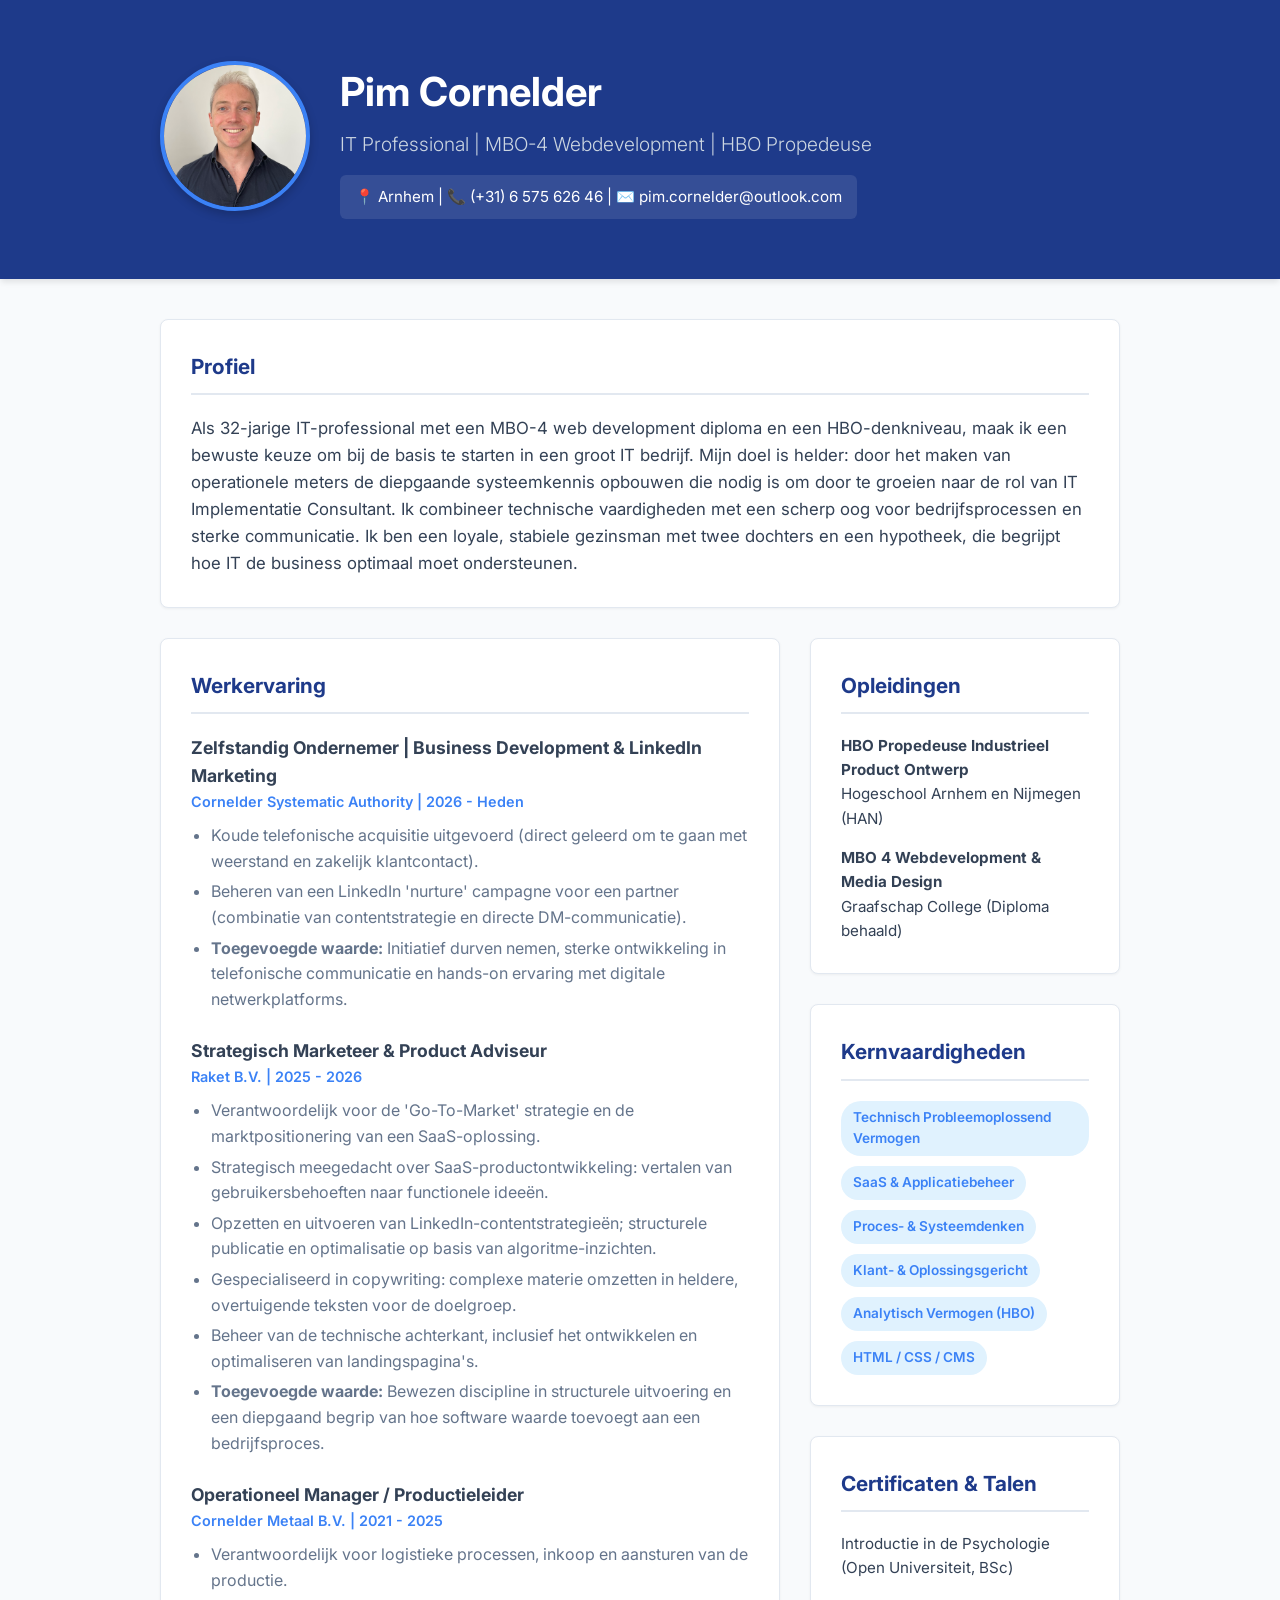
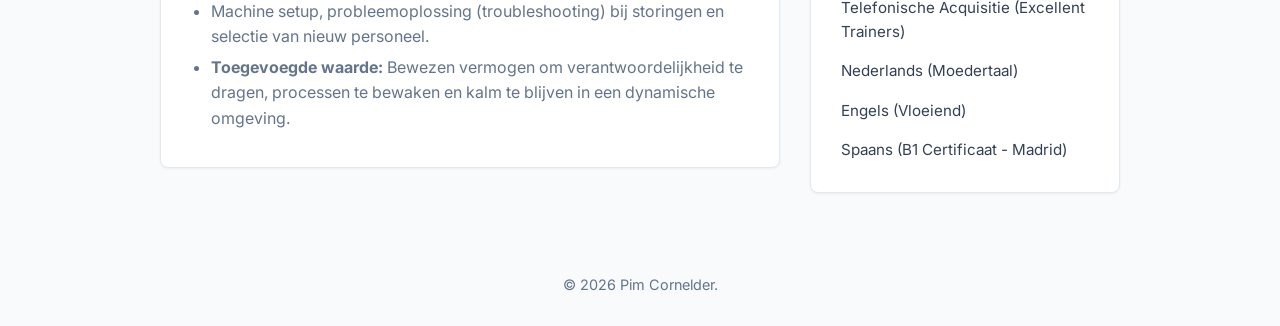
==== index.html @ f48ecd58 "Revise profile and skills in index.html Updated profile description and core skills section." ====
<!DOCTYPE html>
<html lang="nl">
<head>
    <meta charset="UTF-8">
    <meta name="viewport" content="width=device-width, initial-scale=1.0">
    <title>Pim Cornelder | IT Support Professional</title>
    <link rel="stylesheet" href="style.css">
    <link href="https://fonts.googleapis.com/css2?family=Inter:wght@300;400;600;700&display=swap" rel="stylesheet">
</head>
<body>

    <header class="hero">
        <div class="container hero-content">
            <div class="profile-image-container">
                <img src="./pim-profiel.png" alt="Pim Cornelder" class="profile-image" onerror="this.src='https://via.placeholder.com/150'">
            </div>
            <div class="hero-text">
                <h1>Pim Cornelder</h1>
                <h2>IT Professional | MBO-4 Webdevelopment | HBO Propedeuse</h2>
                <div class="contact-info">
                    <p>📍 Arnhem | 📞 (+31) 6 575 626 46 | ✉️ pim.cornelder@outlook.com</p>
                </div>
            </div>
        </div>
    </header>

    <main class="container">
        
        <section class="card profile-section">
            <h3>Profiel</h3>
            <p>Als 32-jarige IT-professional met een MBO-4 web development diploma en een HBO-denkniveau, maak ik een bewuste keuze om bij de basis te starten in een groot IT bedrijf. Mijn doel is helder: door het maken van operationele meters de diepgaande systeemkennis opbouwen die nodig is om door te groeien naar de rol van IT Implementatie Consultant. Ik combineer technische vaardigheden met een scherp oog voor bedrijfsprocessen en sterke communicatie. Ik ben een loyale, stabiele gezinsman met twee dochters en een hypotheek, die begrijpt hoe IT de business optimaal moet ondersteunen.</p>
        </section>

        <section class="grid-layout">
            <div class="main-column">
                
                <section class="card">
                    <h3>Werkervaring</h3>
                    
                    <div class="job">
                        <h4>Zelfstandig Ondernemer | Business Development & LinkedIn Marketing</h4>
                        <span class="company">Cornelder Systematic Authority | 2026 - Heden</span>
                        <ul>
                            <li>Koude telefonische acquisitie uitgevoerd (direct geleerd om te gaan met weerstand en zakelijk klantcontact).</li>
                            <li>Beheren van een LinkedIn 'nurture' campagne voor een partner (combinatie van contentstrategie en directe DM-communicatie).</li>
                            <li><strong>Toegevoegde waarde:</strong> Initiatief durven nemen, sterke ontwikkeling in telefonische communicatie en hands-on ervaring met digitale netwerkplatforms.</li>
                        </ul>
                    </div>

                    <div class="job">
                        <h4>Strategisch Marketeer & Product Adviseur</h4>
                        <span class="company">Raket B.V. | 2025 - 2026</span>
                        <ul>
                            <li>Verantwoordelijk voor de 'Go-To-Market' strategie en de marktpositionering van een SaaS-oplossing.</li>
                            <li>Strategisch meegedacht over SaaS-productontwikkeling: vertalen van gebruikersbehoeften naar functionele ideeën.</li>
                            <li>Opzetten en uitvoeren van LinkedIn-contentstrategieën; structurele publicatie en optimalisatie op basis van algoritme-inzichten.</li>
                            <li>Gespecialiseerd in copywriting: complexe materie omzetten in heldere, overtuigende teksten voor de doelgroep.</li>
                            <li>Beheer van de technische achterkant, inclusief het ontwikkelen en optimaliseren van landingspagina's.</li>
                            <li><strong>Toegevoegde waarde:</strong> Bewezen discipline in structurele uitvoering en een diepgaand begrip van hoe software waarde toevoegt aan een bedrijfsproces.</li>
                        </ul>
                    </div>

                    <div class="job">
                        <h4>Operationeel Manager / Productieleider</h4>
                        <span class="company">Cornelder Metaal B.V. | 2021 - 2025</span>
                        <ul>
                            <li>Verantwoordelijk voor logistieke processen, inkoop en aansturen van de productie.</li>
                            <li>Machine setup, probleemoplossing (troubleshooting) bij storingen en selectie van nieuw personeel.</li>
                            <li><strong>Toegevoegde waarde:</strong> Bewezen vermogen om verantwoordelijkheid te dragen, processen te bewaken en kalm te blijven in een dynamische omgeving.</li>
                        </ul>
                    </div>
                </section>

            </div>

            <div class="sidebar">
                
                <section class="card">
                    <h3>Opleidingen</h3>
                    <ul class="education-list">
                        <li>
                            <strong>HBO Propedeuse Industrieel Product Ontwerp</strong>
                            <br>Hogeschool Arnhem en Nijmegen (HAN)
                        </li>
                        <li>
                            <strong>MBO 4 Webdevelopment & Media Design</strong>
                            <br>Graafschap College (Diploma behaald)
                        </li>
                    </ul>
                </section>

                <section class="card">
                    <h3>Kernvaardigheden</h3>
                        <div class="skills-tags">
                            <span class="tag">Technisch Probleemoplossend Vermogen</span>
                            <span class="tag">SaaS & Applicatiebeheer</span>
                            <span class="tag">Proces- & Systeemdenken</span>
                            <span class="tag">Klant- & Oplossingsgericht</span>
                            <span class="tag">Analytisch Vermogen (HBO)</span>
                            <span class="tag">HTML / CSS / CMS</span>
                        </div>
                </section>

                <section class="card">
                    <h3>Certificaten & Talen</h3>
                    <ul class="education-list">
                        <li>Introductie in de Psychologie (Open Universiteit, BSc)</li>
                        <li>Telefonische Acquisitie (Excellent Trainers)</li>
                        <li>Nederlands (Moedertaal)</li>
                        <li>Engels (Vloeiend)</li>
                        <li>Spaans (B1 Certificaat - Madrid)</li>
                    </ul>
                </section>

            </div>
        </section>

    </main>

    <footer>
        <p>&copy; 2026 Pim Cornelder.</p>
    </footer>

</body>
</html>
---- style.css ----
/* Basis Reset & Variabelen */
* {
    margin: 0;
    padding: 0;
    box-sizing: border-box;
}

:root {
    --primary-color: #1e3a8a; /* Zakelijk, betrouwbaar donkerblauw */
    --secondary-color: #3b82f6; /* Fris blauw voor accenten */
    --text-dark: #334155;
    --text-light: #64748b;
    --bg-light: #f8fafc;
    --white: #ffffff;
    --border-color: #e2e8f0;
}

body {
    font-family: 'Inter', sans-serif;
    background-color: var(--bg-light);
    color: var(--text-dark);
    line-height: 1.6;
}

.container {
    max-width: 1000px;
    margin: 0 auto;
    padding: 0 20px;
}

/* Header / Hero Sectie */
.hero {
    background-color: var(--primary-color);
    color: var(--white);
    padding: 60px 0;
    margin-bottom: 40px;
    box-shadow: 0 4px 6px -1px rgba(0, 0, 0, 0.1);
}

.hero-content {
    display: flex;
    align-items: center;
    gap: 30px;
}

.profile-image {
    width: 150px;
    height: 150px;
    border-radius: 50%;
    object-fit: cover;
    border: 4px solid var(--secondary-color);
    box-shadow: 0 4px 10px rgba(0,0,0,0.2);
}

.hero-text h1 {
    font-size: 2.5rem;
    font-weight: 700;
    margin-bottom: 5px;
}

.hero-text h2 {
    font-size: 1.2rem;
    font-weight: 300;
    color: #cbd5e1;
    margin-bottom: 15px;
}

.contact-info {
    font-size: 0.95rem;
    background: rgba(255, 255, 255, 0.1);
    padding: 10px 15px;
    border-radius: 6px;
    display: inline-block;
}

/* Layout System */
.grid-layout {
    display: grid;
    grid-template-columns: 2fr 1fr;
    gap: 30px;
}

/* Cards */
.card {
    background: var(--white);
    border-radius: 8px;
    padding: 30px;
    margin-bottom: 30px;
    box-shadow: 0 1px 3px rgba(0,0,0,0.05);
    border: 1px solid var(--border-color);
}

.card h3 {
    color: var(--primary-color);
    font-size: 1.3rem;
    margin-bottom: 20px;
    padding-bottom: 10px;
    border-bottom: 2px solid var(--border-color);
}

.profile-section p {
    font-size: 1.05rem;
    color: var(--text-dark);
}

/* Job Styling */
.job {
    margin-bottom: 25px;
}

.job:last-child {
    margin-bottom: 0;
}

.job h4 {
    font-size: 1.1rem;
    color: var(--text-dark);
}

.job .company {
    display: block;
    font-size: 0.9rem;
    color: var(--secondary-color);
    font-weight: 600;
    margin-bottom: 10px;
}

.job ul {
    list-style-type: disc;
    padding-left: 20px;
    color: var(--text-light);
}

.job ul li {
    margin-bottom: 5px;
}

/* Sidebar Lists */
.education-list {
    list-style: none;
    padding: 0;
}

.education-list li {
    margin-bottom: 15px;
    font-size: 0.95rem;
    color: var(--text-dark);
}

.education-list li:last-child {
    margin-bottom: 0;
}

/* Skills Tags */
.skills-tags {
    display: flex;
    flex-wrap: wrap;
    gap: 10px;
}

.tag {
    background-color: #e0f2fe;
    color: var(--secondary-color);
    padding: 6px 12px;
    border-radius: 20px;
    font-size: 0.85rem;
    font-weight: 600;
}

/* Footer */
footer {
    text-align: center;
    padding: 30px 0;
    color: var(--text-light);
    font-size: 0.9rem;
    margin-top: 20px;
}

/* Responsive Design voor Mobiel */
@media (max-width: 768px) {
    .grid-layout {
        grid-template-columns: 1fr;
    }
    
    .hero-content {
        flex-direction: column;
        text-align: center;
    }
}
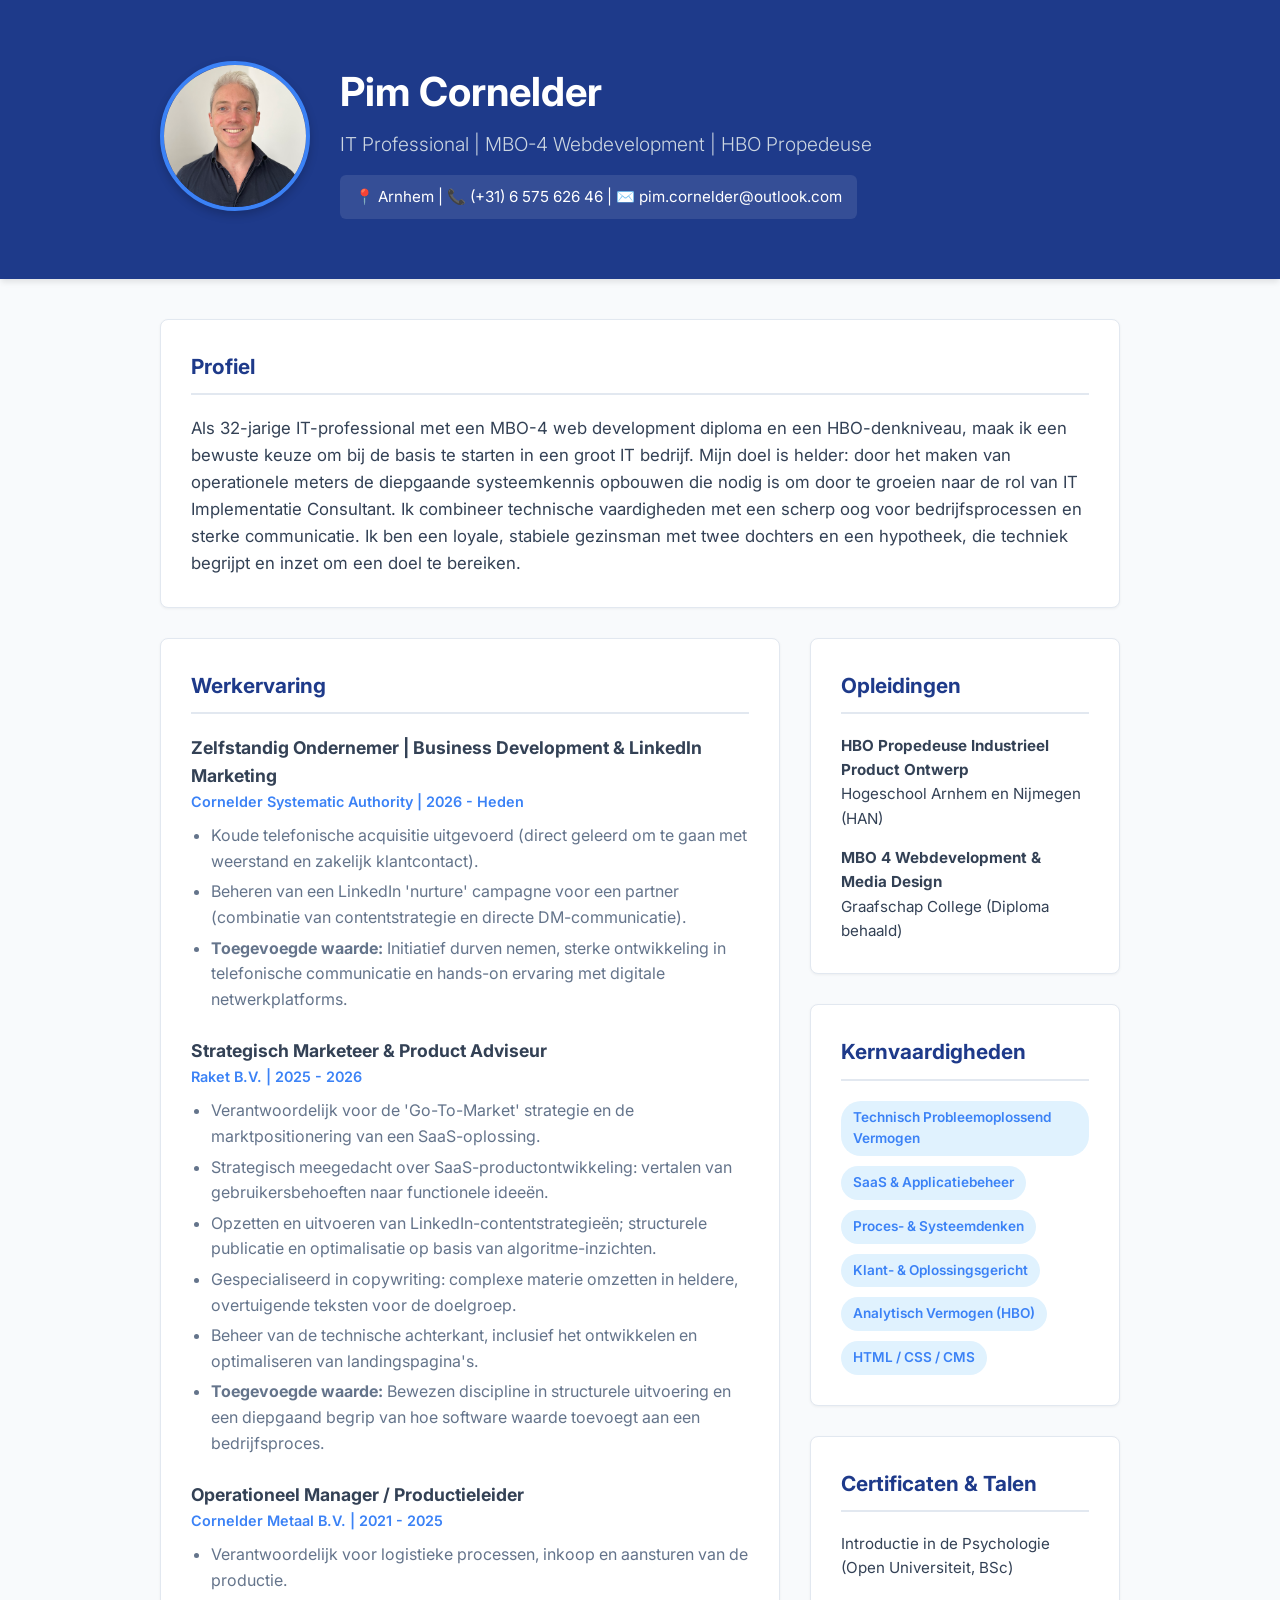
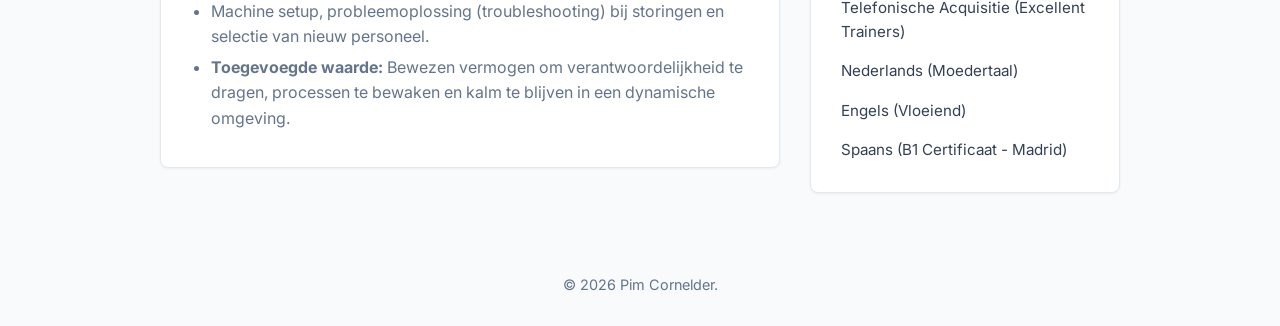
==== commit d3214a27: "Update profile description in index.html" ====
--- a/index.html
+++ b/index.html
@@ -28,7 +28,7 @@
         
         <section class="card profile-section">
             <h3>Profiel</h3>
-            <p>Als 32-jarige IT-professional met een MBO-4 web development diploma en een HBO-denkniveau, maak ik een bewuste keuze om bij de basis te starten in een groot IT bedrijf. Mijn doel is helder: door het maken van operationele meters de diepgaande systeemkennis opbouwen die nodig is om door te groeien naar de rol van IT Implementatie Consultant. Ik combineer technische vaardigheden met een scherp oog voor bedrijfsprocessen en sterke communicatie. Ik ben een loyale, stabiele gezinsman met twee dochters en een hypotheek, die begrijpt hoe IT de business optimaal moet ondersteunen.</p>
+            <p>Als 32-jarige IT-professional met een MBO-4 web development diploma en een HBO-denkniveau, maak ik een bewuste keuze om bij de basis te starten in een groot IT bedrijf. Mijn doel is helder: door het maken van operationele meters de diepgaande systeemkennis opbouwen die nodig is om door te groeien naar de rol van IT Implementatie Consultant. Ik combineer technische vaardigheden met een scherp oog voor bedrijfsprocessen en sterke communicatie. Ik ben een loyale, stabiele gezinsman met twee dochters en een hypotheek, die techniek begrijpt en inzet om een doel te bereiken.</p>
         </section>
 
         <section class="grid-layout">
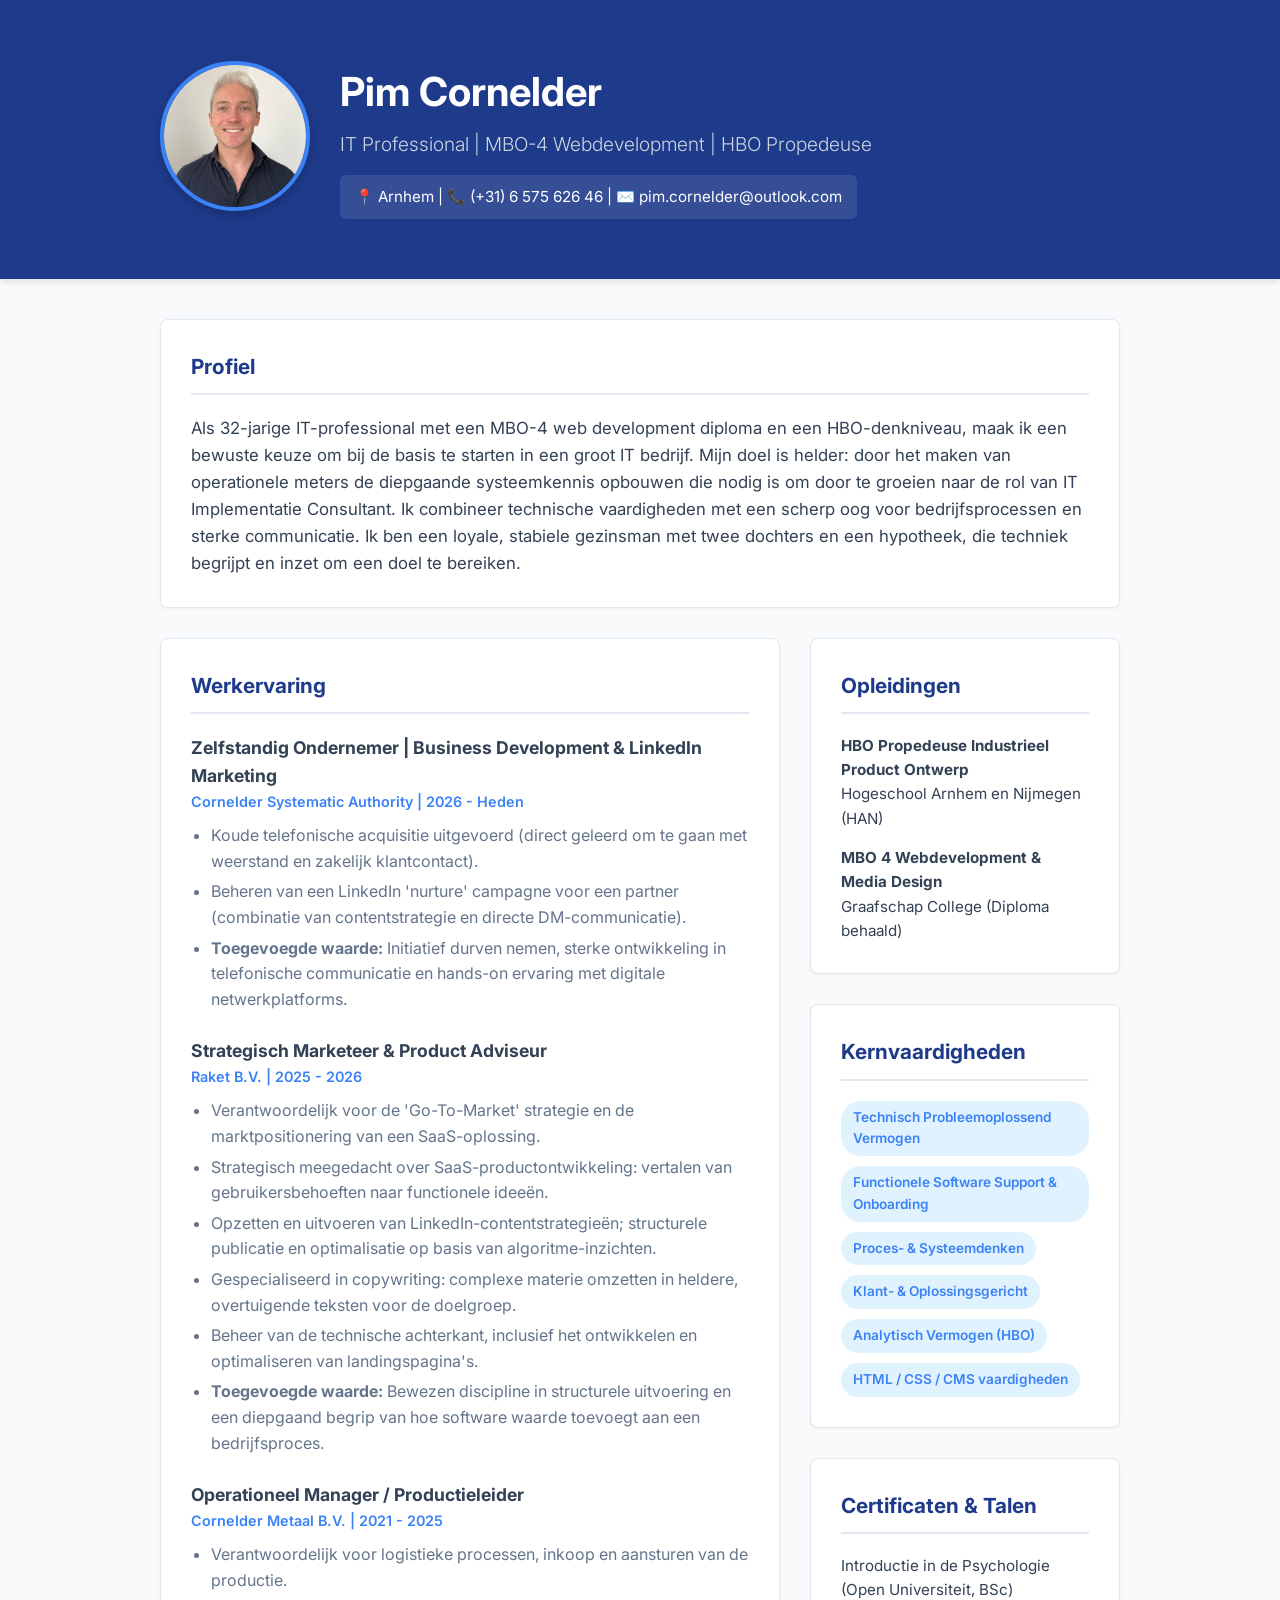
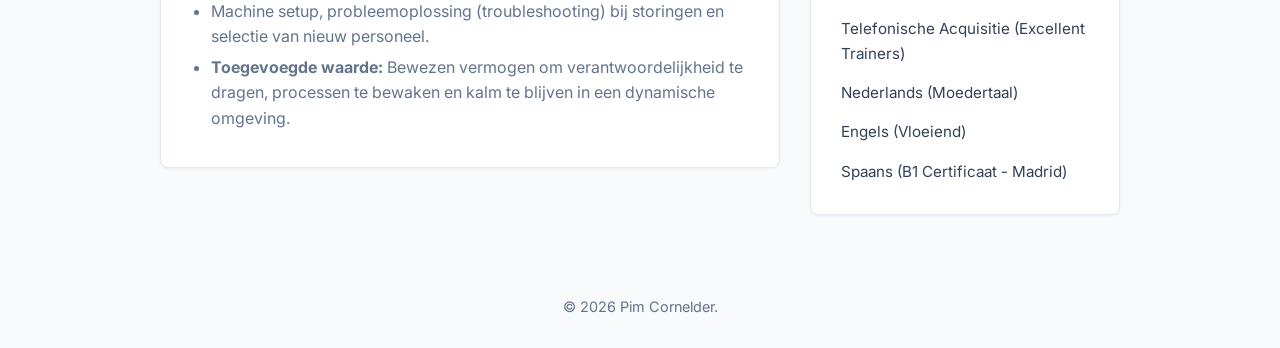
==== commit 281dd495: "Update skill tags in index.html" ====
--- a/index.html
+++ b/index.html
@@ -93,11 +93,11 @@
                     <h3>Kernvaardigheden</h3>
                         <div class="skills-tags">
                             <span class="tag">Technisch Probleemoplossend Vermogen</span>
-                            <span class="tag">SaaS & Applicatiebeheer</span>
+                            <span class="tag">Functionele Software Support & Onboarding</span>
                             <span class="tag">Proces- & Systeemdenken</span>
                             <span class="tag">Klant- & Oplossingsgericht</span>
                             <span class="tag">Analytisch Vermogen (HBO)</span>
-                            <span class="tag">HTML / CSS / CMS</span>
+                            <span class="tag">HTML / CSS / CMS vaardigheden</span>
                         </div>
                 </section>
 
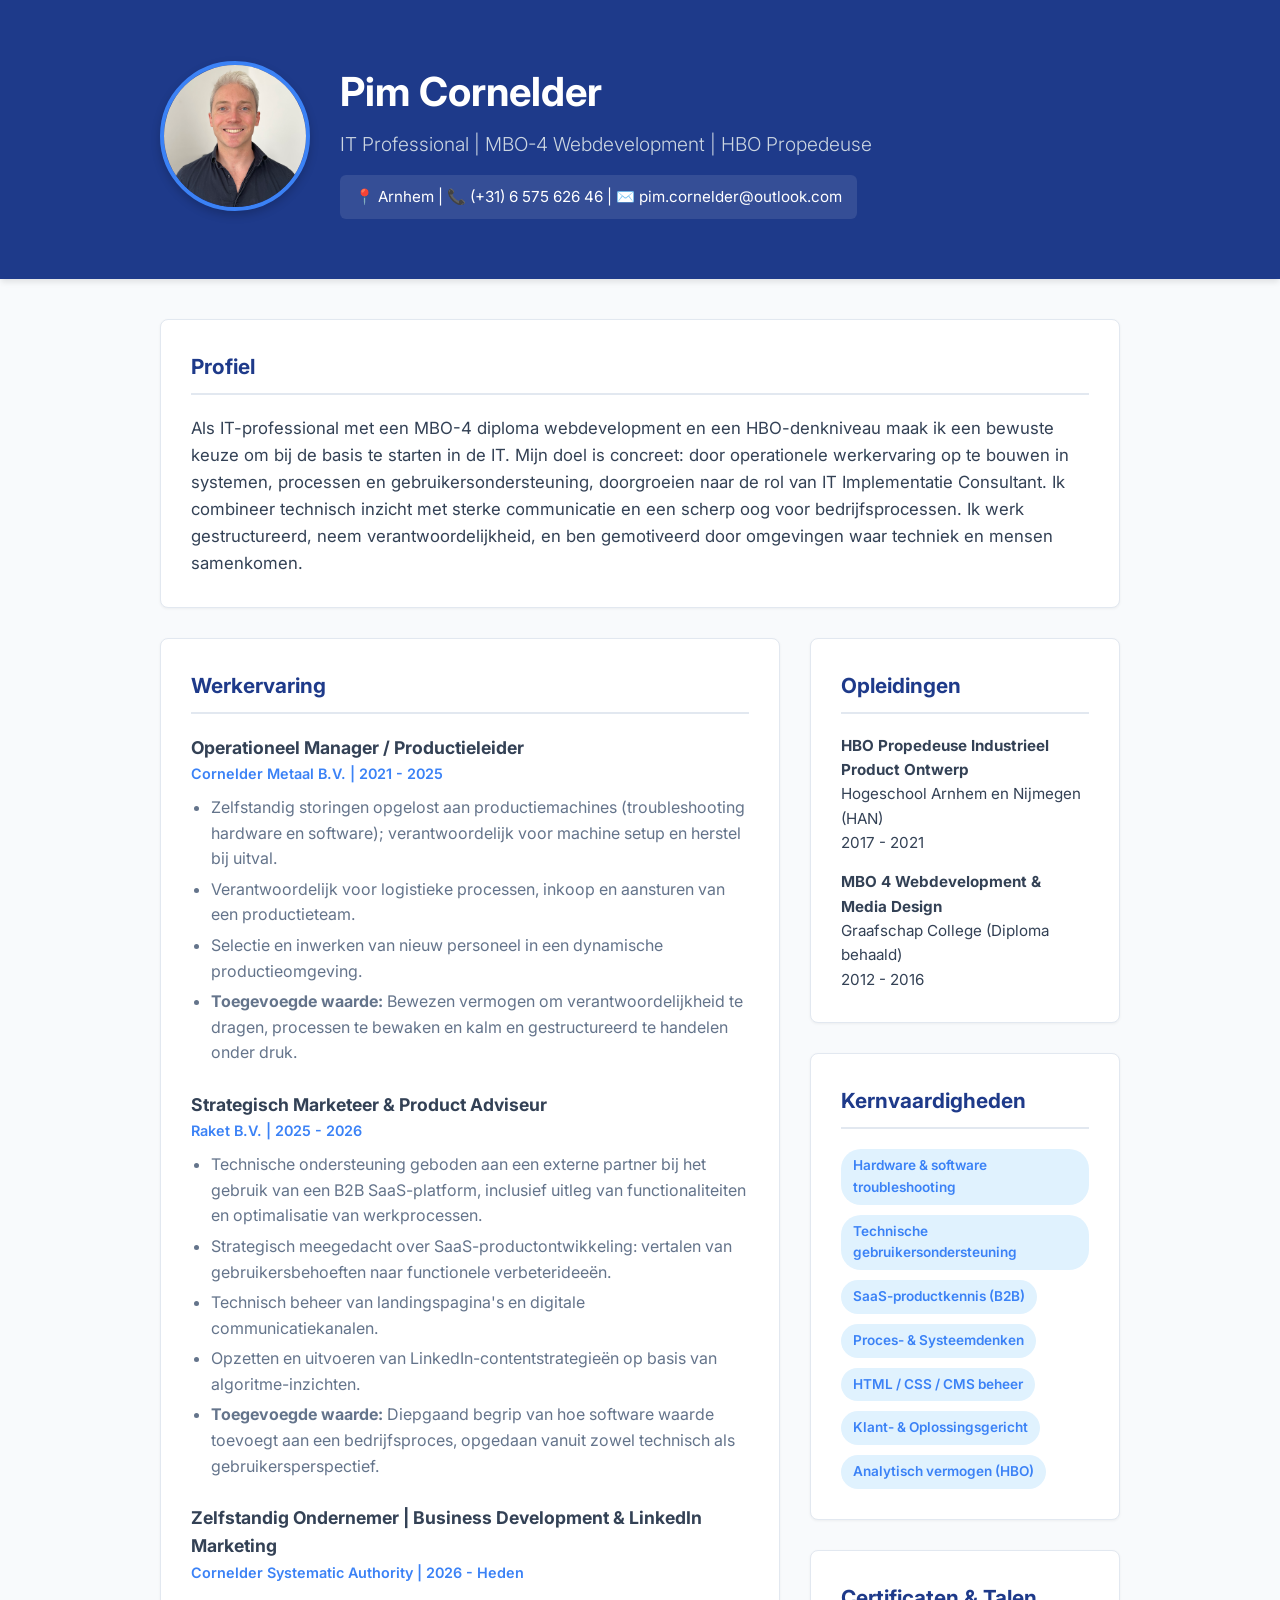
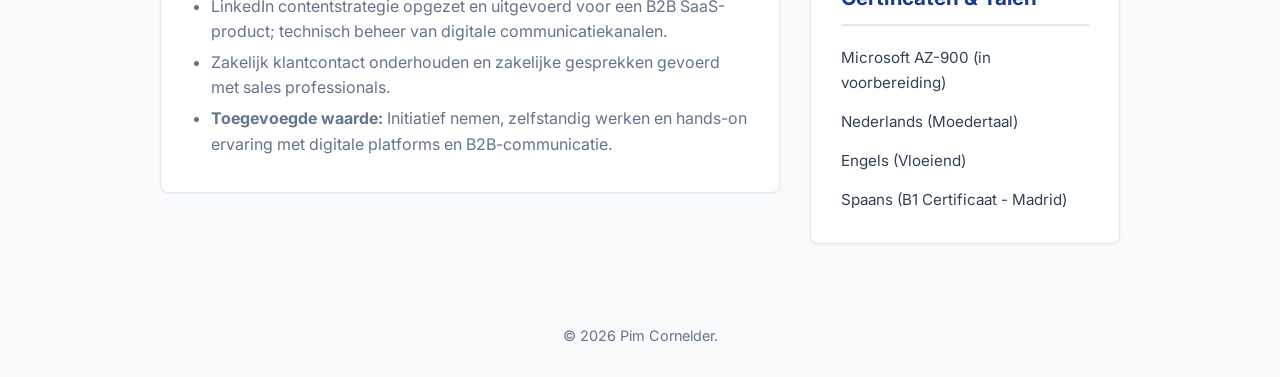
==== commit e49371c4: "Revise profile, work experience, skills, and certifications Updated profile description and work exp" ====
--- a/index.html
+++ b/index.html
@@ -28,7 +28,7 @@
         
         <section class="card profile-section">
             <h3>Profiel</h3>
-            <p>Als 32-jarige IT-professional met een MBO-4 web development diploma en een HBO-denkniveau, maak ik een bewuste keuze om bij de basis te starten in een groot IT bedrijf. Mijn doel is helder: door het maken van operationele meters de diepgaande systeemkennis opbouwen die nodig is om door te groeien naar de rol van IT Implementatie Consultant. Ik combineer technische vaardigheden met een scherp oog voor bedrijfsprocessen en sterke communicatie. Ik ben een loyale, stabiele gezinsman met twee dochters en een hypotheek, die techniek begrijpt en inzet om een doel te bereiken.</p>
+            <p>Als IT-professional met een MBO-4 diploma webdevelopment en een HBO-denkniveau maak ik een bewuste keuze om bij de basis te starten in de IT. Mijn doel is concreet: door operationele werkervaring op te bouwen in systemen, processen en gebruikersondersteuning, doorgroeien naar de rol van IT Implementatie Consultant. Ik combineer technisch inzicht met sterke communicatie en een scherp oog voor bedrijfsprocessen. Ik werk gestructureerd, neem verantwoordelijkheid, en ben gemotiveerd door omgevingen waar techniek en mensen samenkomen.</p>
         </section>
 
         <section class="grid-layout">
@@ -36,39 +36,40 @@
                 
                 <section class="card">
                     <h3>Werkervaring</h3>
-                    
-                    <div class="job">
-                        <h4>Zelfstandig Ondernemer | Business Development & LinkedIn Marketing</h4>
-                        <span class="company">Cornelder Systematic Authority | 2026 - Heden</span>
-                        <ul>
-                            <li>Koude telefonische acquisitie uitgevoerd (direct geleerd om te gaan met weerstand en zakelijk klantcontact).</li>
-                            <li>Beheren van een LinkedIn 'nurture' campagne voor een partner (combinatie van contentstrategie en directe DM-communicatie).</li>
-                            <li><strong>Toegevoegde waarde:</strong> Initiatief durven nemen, sterke ontwikkeling in telefonische communicatie en hands-on ervaring met digitale netwerkplatforms.</li>
-                        </ul>
-                    </div>
-
-                    <div class="job">
-                        <h4>Strategisch Marketeer & Product Adviseur</h4>
-                        <span class="company">Raket B.V. | 2025 - 2026</span>
-                        <ul>
-                            <li>Verantwoordelijk voor de 'Go-To-Market' strategie en de marktpositionering van een SaaS-oplossing.</li>
-                            <li>Strategisch meegedacht over SaaS-productontwikkeling: vertalen van gebruikersbehoeften naar functionele ideeën.</li>
-                            <li>Opzetten en uitvoeren van LinkedIn-contentstrategieën; structurele publicatie en optimalisatie op basis van algoritme-inzichten.</li>
-                            <li>Gespecialiseerd in copywriting: complexe materie omzetten in heldere, overtuigende teksten voor de doelgroep.</li>
-                            <li>Beheer van de technische achterkant, inclusief het ontwikkelen en optimaliseren van landingspagina's.</li>
-                            <li><strong>Toegevoegde waarde:</strong> Bewezen discipline in structurele uitvoering en een diepgaand begrip van hoe software waarde toevoegt aan een bedrijfsproces.</li>
-                        </ul>
-                    </div>
 
                     <div class="job">
                         <h4>Operationeel Manager / Productieleider</h4>
                         <span class="company">Cornelder Metaal B.V. | 2021 - 2025</span>
                         <ul>
-                            <li>Verantwoordelijk voor logistieke processen, inkoop en aansturen van de productie.</li>
-                            <li>Machine setup, probleemoplossing (troubleshooting) bij storingen en selectie van nieuw personeel.</li>
-                            <li><strong>Toegevoegde waarde:</strong> Bewezen vermogen om verantwoordelijkheid te dragen, processen te bewaken en kalm te blijven in een dynamische omgeving.</li>
+                            <li>Zelfstandig storingen opgelost aan productiemachines (troubleshooting hardware en software); verantwoordelijk voor machine setup en herstel bij uitval.</li>
+                            <li>Verantwoordelijk voor logistieke processen, inkoop en aansturen van een productieteam.</li>
+                            <li>Selectie en inwerken van nieuw personeel in een dynamische productieomgeving.</li>
+                            <li><strong>Toegevoegde waarde:</strong> Bewezen vermogen om verantwoordelijkheid te dragen, processen te bewaken en kalm en gestructureerd te handelen onder druk.</li>
                         </ul>
                     </div>
+                    
+                    <div class="job">
+                        <h4>Strategisch Marketeer & Product Adviseur</h4>
+                        <span class="company">Raket B.V. | 2025 - 2026</span>
+                        <ul>
+                            <li>Technische ondersteuning geboden aan een externe partner bij het gebruik van een B2B SaaS-platform, inclusief uitleg van functionaliteiten en optimalisatie van werkprocessen.</li>
+                            <li>Strategisch meegedacht over SaaS-productontwikkeling: vertalen van gebruikersbehoeften naar functionele verbeterideeën.</li>
+                            <li>Technisch beheer van landingspagina's en digitale communicatiekanalen.</li>
+                            <li>Opzetten en uitvoeren van LinkedIn-contentstrategieën op basis van algoritme-inzichten.</li>
+                            <li><strong>Toegevoegde waarde:</strong> Diepgaand begrip van hoe software waarde toevoegt aan een bedrijfsproces, opgedaan vanuit zowel technisch als gebruikersperspectief.</li>
+                        </ul>
+                    </div>
+
+                    <div class="job">
+                        <h4>Zelfstandig Ondernemer | Business Development & LinkedIn Marketing</h4>
+                        <span class="company">Cornelder Systematic Authority | 2026 - Heden</span>
+                        <ul>
+                            <li>LinkedIn contentstrategie opgezet en uitgevoerd voor een B2B SaaS-product; technisch beheer van digitale communicatiekanalen.</li>
+                            <li>Zakelijk klantcontact onderhouden en zakelijke gesprekken gevoerd met sales professionals.</li>
+                            <li><strong>Toegevoegde waarde:</strong> Initiatief nemen, zelfstandig werken en hands-on ervaring met digitale platforms en B2B-communicatie.</li>
+                        </ul>
+                    </div>
+
                 </section>
 
             </div>
@@ -81,10 +82,12 @@
                         <li>
                             <strong>HBO Propedeuse Industrieel Product Ontwerp</strong>
                             <br>Hogeschool Arnhem en Nijmegen (HAN)
+                            <br>2017 - 2021
                         </li>
                         <li>
                             <strong>MBO 4 Webdevelopment & Media Design</strong>
                             <br>Graafschap College (Diploma behaald)
+                            <br>2012 - 2016
                         </li>
                     </ul>
                 </section>
@@ -92,20 +95,20 @@
                 <section class="card">
                     <h3>Kernvaardigheden</h3>
                         <div class="skills-tags">
-                            <span class="tag">Technisch Probleemoplossend Vermogen</span>
-                            <span class="tag">Functionele Software Support & Onboarding</span>
+                            <span class="tag">Hardware & software troubleshooting</span>
+                            <span class="tag">Technische gebruikersondersteuning</span>
+                            <span class="tag">SaaS-productkennis (B2B)</span>
                             <span class="tag">Proces- & Systeemdenken</span>
+                            <span class="tag">HTML / CSS / CMS beheer</span>
                             <span class="tag">Klant- & Oplossingsgericht</span>
-                            <span class="tag">Analytisch Vermogen (HBO)</span>
-                            <span class="tag">HTML / CSS / CMS vaardigheden</span>
+                            <span class="tag">Analytisch vermogen (HBO)</span>
                         </div>
                 </section>
 
                 <section class="card">
                     <h3>Certificaten & Talen</h3>
                     <ul class="education-list">
-                        <li>Introductie in de Psychologie (Open Universiteit, BSc)</li>
-                        <li>Telefonische Acquisitie (Excellent Trainers)</li>
+                        <li>Microsoft AZ-900 (in voorbereiding)</li>
                         <li>Nederlands (Moedertaal)</li>
                         <li>Engels (Vloeiend)</li>
                         <li>Spaans (B1 Certificaat - Madrid)</li>
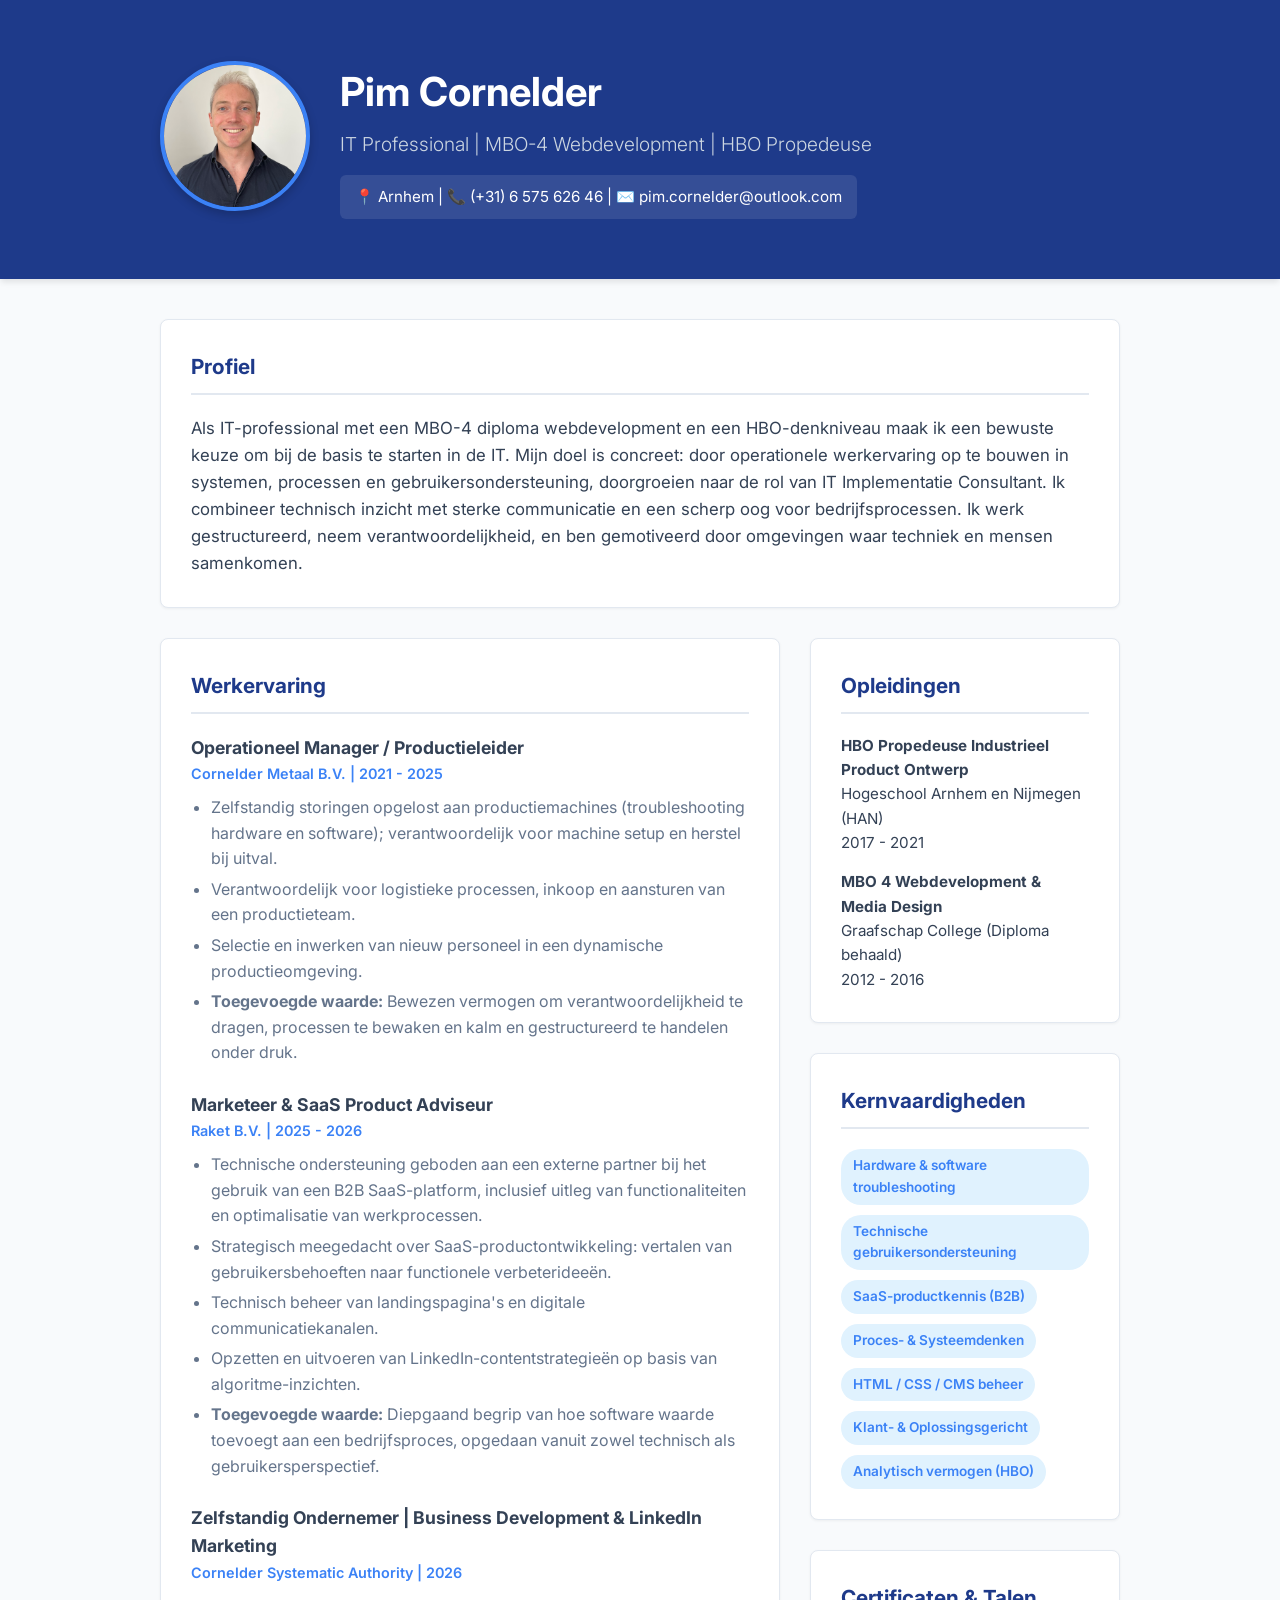
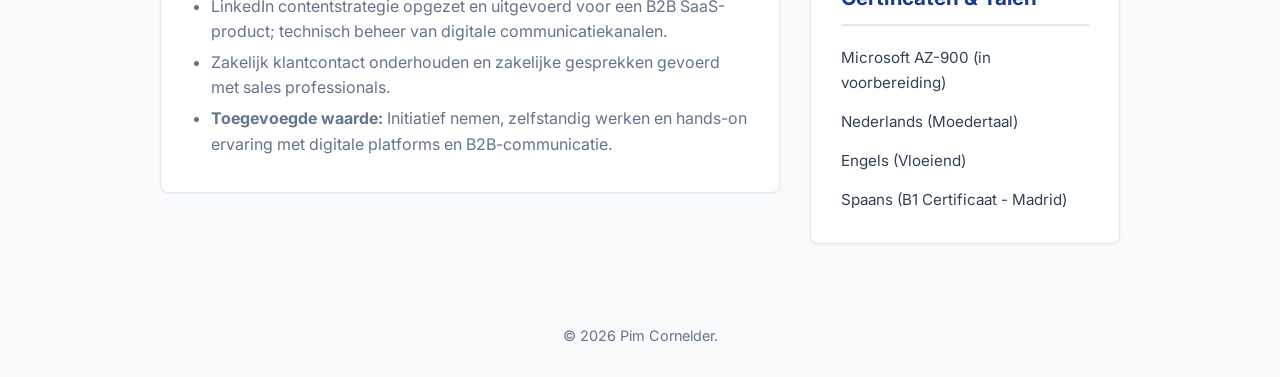
==== commit 91384a24: "Update job titles and company details in index.html" ====
--- a/index.html
+++ b/index.html
@@ -49,7 +49,7 @@
                     </div>
                     
                     <div class="job">
-                        <h4>Strategisch Marketeer & Product Adviseur</h4>
+                        <h4>Marketeer & SaaS Product Adviseur</h4>
                         <span class="company">Raket B.V. | 2025 - 2026</span>
                         <ul>
                             <li>Technische ondersteuning geboden aan een externe partner bij het gebruik van een B2B SaaS-platform, inclusief uitleg van functionaliteiten en optimalisatie van werkprocessen.</li>
@@ -62,7 +62,7 @@
 
                     <div class="job">
                         <h4>Zelfstandig Ondernemer | Business Development & LinkedIn Marketing</h4>
-                        <span class="company">Cornelder Systematic Authority | 2026 - Heden</span>
+                        <span class="company">Cornelder Systematic Authority | 2026</span>
                         <ul>
                             <li>LinkedIn contentstrategie opgezet en uitgevoerd voor een B2B SaaS-product; technisch beheer van digitale communicatiekanalen.</li>
                             <li>Zakelijk klantcontact onderhouden en zakelijke gesprekken gevoerd met sales professionals.</li>
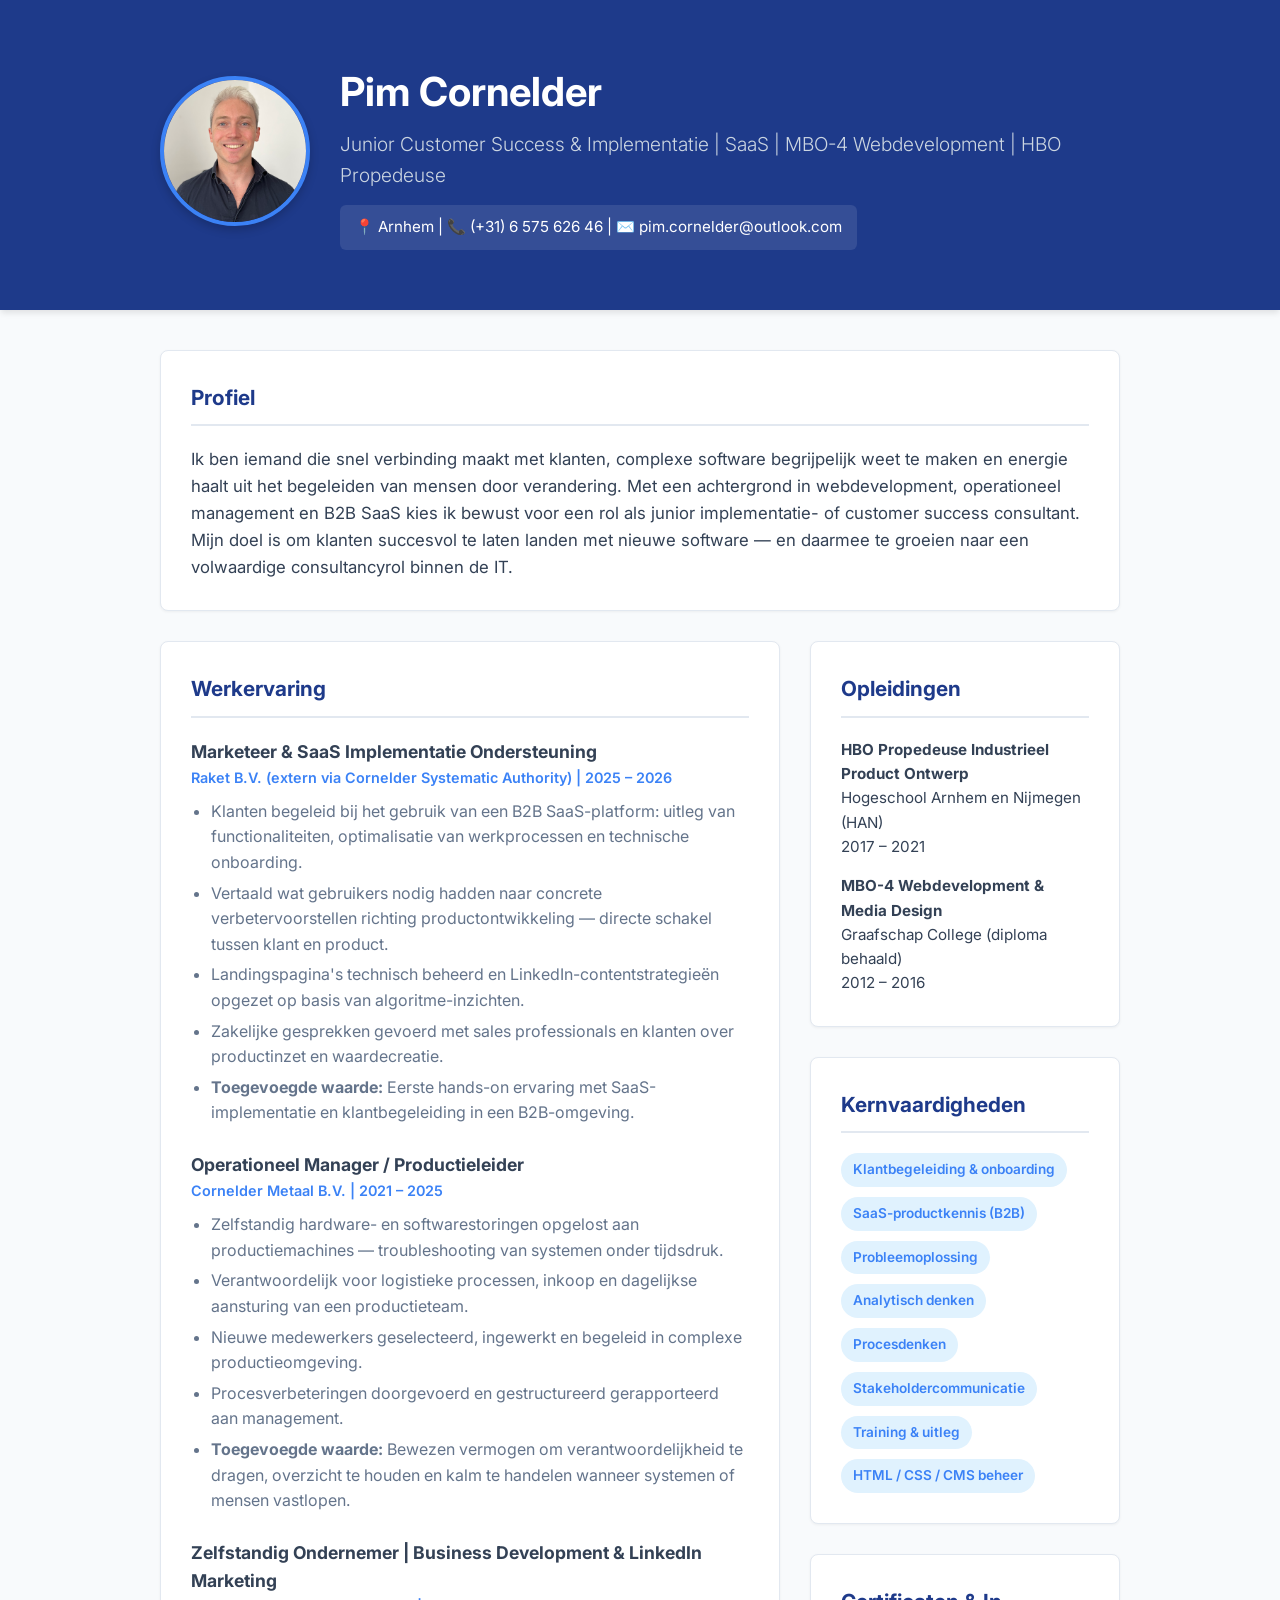
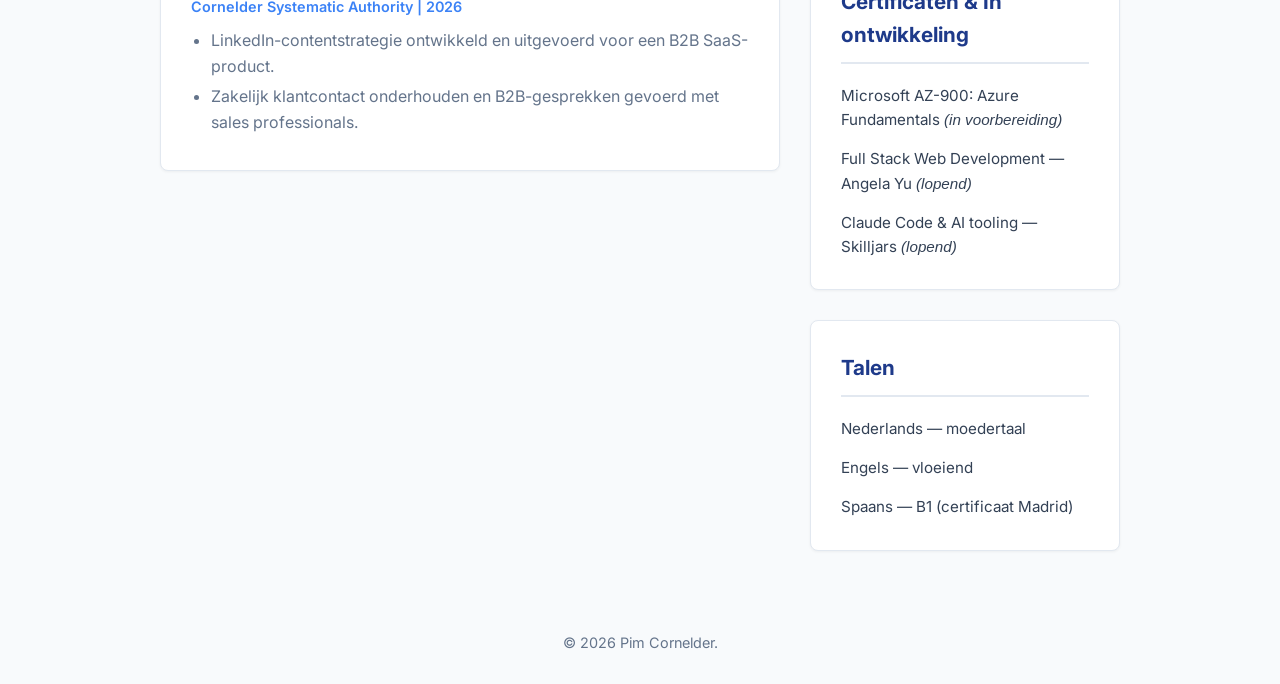
==== commit 9eb91a07: "Update title and job descriptions in index.html" ====
--- a/index.html
+++ b/index.html
@@ -3,7 +3,7 @@
 <head>
     <meta charset="UTF-8">
     <meta name="viewport" content="width=device-width, initial-scale=1.0">
-    <title>Pim Cornelder | IT Support Professional</title>
+    <title>Pim Cornelder | Junior Customer Success & Implementatie</title>
     <link rel="stylesheet" href="style.css">
     <link href="https://fonts.googleapis.com/css2?family=Inter:wght@300;400;600;700&display=swap" rel="stylesheet">
 </head>
@@ -16,7 +16,7 @@
             </div>
             <div class="hero-text">
                 <h1>Pim Cornelder</h1>
-                <h2>IT Professional | MBO-4 Webdevelopment | HBO Propedeuse</h2>
+                <h2>Junior Customer Success & Implementatie | SaaS | MBO-4 Webdevelopment | HBO Propedeuse</h2>
                 <div class="contact-info">
                     <p>📍 Arnhem | 📞 (+31) 6 575 626 46 | ✉️ pim.cornelder@outlook.com</p>
                 </div>
@@ -28,7 +28,7 @@
         
         <section class="card profile-section">
             <h3>Profiel</h3>
-            <p>Als IT-professional met een MBO-4 diploma webdevelopment en een HBO-denkniveau maak ik een bewuste keuze om bij de basis te starten in de IT. Mijn doel is concreet: door operationele werkervaring op te bouwen in systemen, processen en gebruikersondersteuning, doorgroeien naar de rol van IT Implementatie Consultant. Ik combineer technisch inzicht met sterke communicatie en een scherp oog voor bedrijfsprocessen. Ik werk gestructureerd, neem verantwoordelijkheid, en ben gemotiveerd door omgevingen waar techniek en mensen samenkomen.</p>
+            <p>Ik ben iemand die snel verbinding maakt met klanten, complexe software begrijpelijk weet te maken en energie haalt uit het begeleiden van mensen door verandering. Met een achtergrond in webdevelopment, operationeel management en B2B SaaS kies ik bewust voor een rol als junior implementatie- of customer success consultant. Mijn doel is om klanten succesvol te laten landen met nieuwe software — en daarmee te groeien naar een volwaardige consultancyrol binnen de IT.</p>
         </section>
 
         <section class="grid-layout">
@@ -38,25 +38,26 @@
                     <h3>Werkervaring</h3>
 
                     <div class="job">
-                        <h4>Operationeel Manager / Productieleider</h4>
-                        <span class="company">Cornelder Metaal B.V. | 2021 - 2025</span>
+                        <h4>Marketeer & SaaS Implementatie Ondersteuning</h4>
+                        <span class="company">Raket B.V. (extern via Cornelder Systematic Authority) | 2025 – 2026</span>
                         <ul>
-                            <li>Zelfstandig storingen opgelost aan productiemachines (troubleshooting hardware en software); verantwoordelijk voor machine setup en herstel bij uitval.</li>
-                            <li>Verantwoordelijk voor logistieke processen, inkoop en aansturen van een productieteam.</li>
-                            <li>Selectie en inwerken van nieuw personeel in een dynamische productieomgeving.</li>
-                            <li><strong>Toegevoegde waarde:</strong> Bewezen vermogen om verantwoordelijkheid te dragen, processen te bewaken en kalm en gestructureerd te handelen onder druk.</li>
+                            <li>Klanten begeleid bij het gebruik van een B2B SaaS-platform: uitleg van functionaliteiten, optimalisatie van werkprocessen en technische onboarding.</li>
+                            <li>Vertaald wat gebruikers nodig hadden naar concrete verbetervoorstellen richting productontwikkeling — directe schakel tussen klant en product.</li>
+                            <li>Landingspagina's technisch beheerd en LinkedIn-contentstrategieën opgezet op basis van algoritme-inzichten.</li>
+                            <li>Zakelijke gesprekken gevoerd met sales professionals en klanten over productinzet en waardecreatie.</li>
+                            <li><strong>Toegevoegde waarde:</strong> Eerste hands-on ervaring met SaaS-implementatie en klantbegeleiding in een B2B-omgeving.</li>
                         </ul>
                     </div>
-                    
+
                     <div class="job">
-                        <h4>Marketeer & SaaS Product Adviseur</h4>
-                        <span class="company">Raket B.V. | 2025 - 2026</span>
+                        <h4>Operationeel Manager / Productieleider</h4>
+                        <span class="company">Cornelder Metaal B.V. | 2021 – 2025</span>
                         <ul>
-                            <li>Technische ondersteuning geboden aan een externe partner bij het gebruik van een B2B SaaS-platform, inclusief uitleg van functionaliteiten en optimalisatie van werkprocessen.</li>
-                            <li>Strategisch meegedacht over SaaS-productontwikkeling: vertalen van gebruikersbehoeften naar functionele verbeterideeën.</li>
-                            <li>Technisch beheer van landingspagina's en digitale communicatiekanalen.</li>
-                            <li>Opzetten en uitvoeren van LinkedIn-contentstrategieën op basis van algoritme-inzichten.</li>
-                            <li><strong>Toegevoegde waarde:</strong> Diepgaand begrip van hoe software waarde toevoegt aan een bedrijfsproces, opgedaan vanuit zowel technisch als gebruikersperspectief.</li>
+                            <li>Zelfstandig hardware- en softwarestoringen opgelost aan productiemachines — troubleshooting van systemen onder tijdsdruk.</li>
+                            <li>Verantwoordelijk voor logistieke processen, inkoop en dagelijkse aansturing van een productieteam.</li>
+                            <li>Nieuwe medewerkers geselecteerd, ingewerkt en begeleid in complexe productieomgeving.</li>
+                            <li>Procesverbeteringen doorgevoerd en gestructureerd gerapporteerd aan management.</li>
+                            <li><strong>Toegevoegde waarde:</strong> Bewezen vermogen om verantwoordelijkheid te dragen, overzicht te houden en kalm te handelen wanneer systemen of mensen vastlopen.</li>
                         </ul>
                     </div>
 
@@ -64,9 +65,8 @@
                         <h4>Zelfstandig Ondernemer | Business Development & LinkedIn Marketing</h4>
                         <span class="company">Cornelder Systematic Authority | 2026</span>
                         <ul>
-                            <li>LinkedIn contentstrategie opgezet en uitgevoerd voor een B2B SaaS-product; technisch beheer van digitale communicatiekanalen.</li>
-                            <li>Zakelijk klantcontact onderhouden en zakelijke gesprekken gevoerd met sales professionals.</li>
-                            <li><strong>Toegevoegde waarde:</strong> Initiatief nemen, zelfstandig werken en hands-on ervaring met digitale platforms en B2B-communicatie.</li>
+                            <li>LinkedIn-contentstrategie ontwikkeld en uitgevoerd voor een B2B SaaS-product.</li>
+                            <li>Zakelijk klantcontact onderhouden en B2B-gesprekken gevoerd met sales professionals.</li>
                         </ul>
                     </div>
 
@@ -82,36 +82,45 @@
                         <li>
                             <strong>HBO Propedeuse Industrieel Product Ontwerp</strong>
                             <br>Hogeschool Arnhem en Nijmegen (HAN)
-                            <br>2017 - 2021
+                            <br>2017 – 2021
                         </li>
                         <li>
-                            <strong>MBO 4 Webdevelopment & Media Design</strong>
-                            <br>Graafschap College (Diploma behaald)
-                            <br>2012 - 2016
+                            <strong>MBO-4 Webdevelopment & Media Design</strong>
+                            <br>Graafschap College (diploma behaald)
+                            <br>2012 – 2016
                         </li>
                     </ul>
                 </section>
 
                 <section class="card">
                     <h3>Kernvaardigheden</h3>
-                        <div class="skills-tags">
-                            <span class="tag">Hardware & software troubleshooting</span>
-                            <span class="tag">Technische gebruikersondersteuning</span>
-                            <span class="tag">SaaS-productkennis (B2B)</span>
-                            <span class="tag">Proces- & Systeemdenken</span>
-                            <span class="tag">HTML / CSS / CMS beheer</span>
-                            <span class="tag">Klant- & Oplossingsgericht</span>
-                            <span class="tag">Analytisch vermogen (HBO)</span>
-                        </div>
+                    <div class="skills-tags">
+                        <span class="tag">Klantbegeleiding & onboarding</span>
+                        <span class="tag">SaaS-productkennis (B2B)</span>
+                        <span class="tag">Probleemoplossing</span>
+                        <span class="tag">Analytisch denken</span>
+                        <span class="tag">Procesdenken</span>
+                        <span class="tag">Stakeholdercommunicatie</span>
+                        <span class="tag">Training & uitleg</span>
+                        <span class="tag">HTML / CSS / CMS beheer</span>
+                    </div>
                 </section>
 
                 <section class="card">
-                    <h3>Certificaten & Talen</h3>
+                    <h3>Certificaten & In ontwikkeling</h3>
                     <ul class="education-list">
-                        <li>Microsoft AZ-900 (in voorbereiding)</li>
-                        <li>Nederlands (Moedertaal)</li>
-                        <li>Engels (Vloeiend)</li>
-                        <li>Spaans (B1 Certificaat - Madrid)</li>
+                        <li>Microsoft AZ-900: Azure Fundamentals <em>(in voorbereiding)</em></li>
+                        <li>Full Stack Web Development — Angela Yu <em>(lopend)</em></li>
+                        <li>Claude Code & AI tooling — Skilljars <em>(lopend)</em></li>
+                    </ul>
+                </section>
+
+                <section class="card">
+                    <h3>Talen</h3>
+                    <ul class="education-list">
+                        <li>Nederlands — moedertaal</li>
+                        <li>Engels — vloeiend</li>
+                        <li>Spaans — B1 (certificaat Madrid)</li>
                     </ul>
                 </section>
 
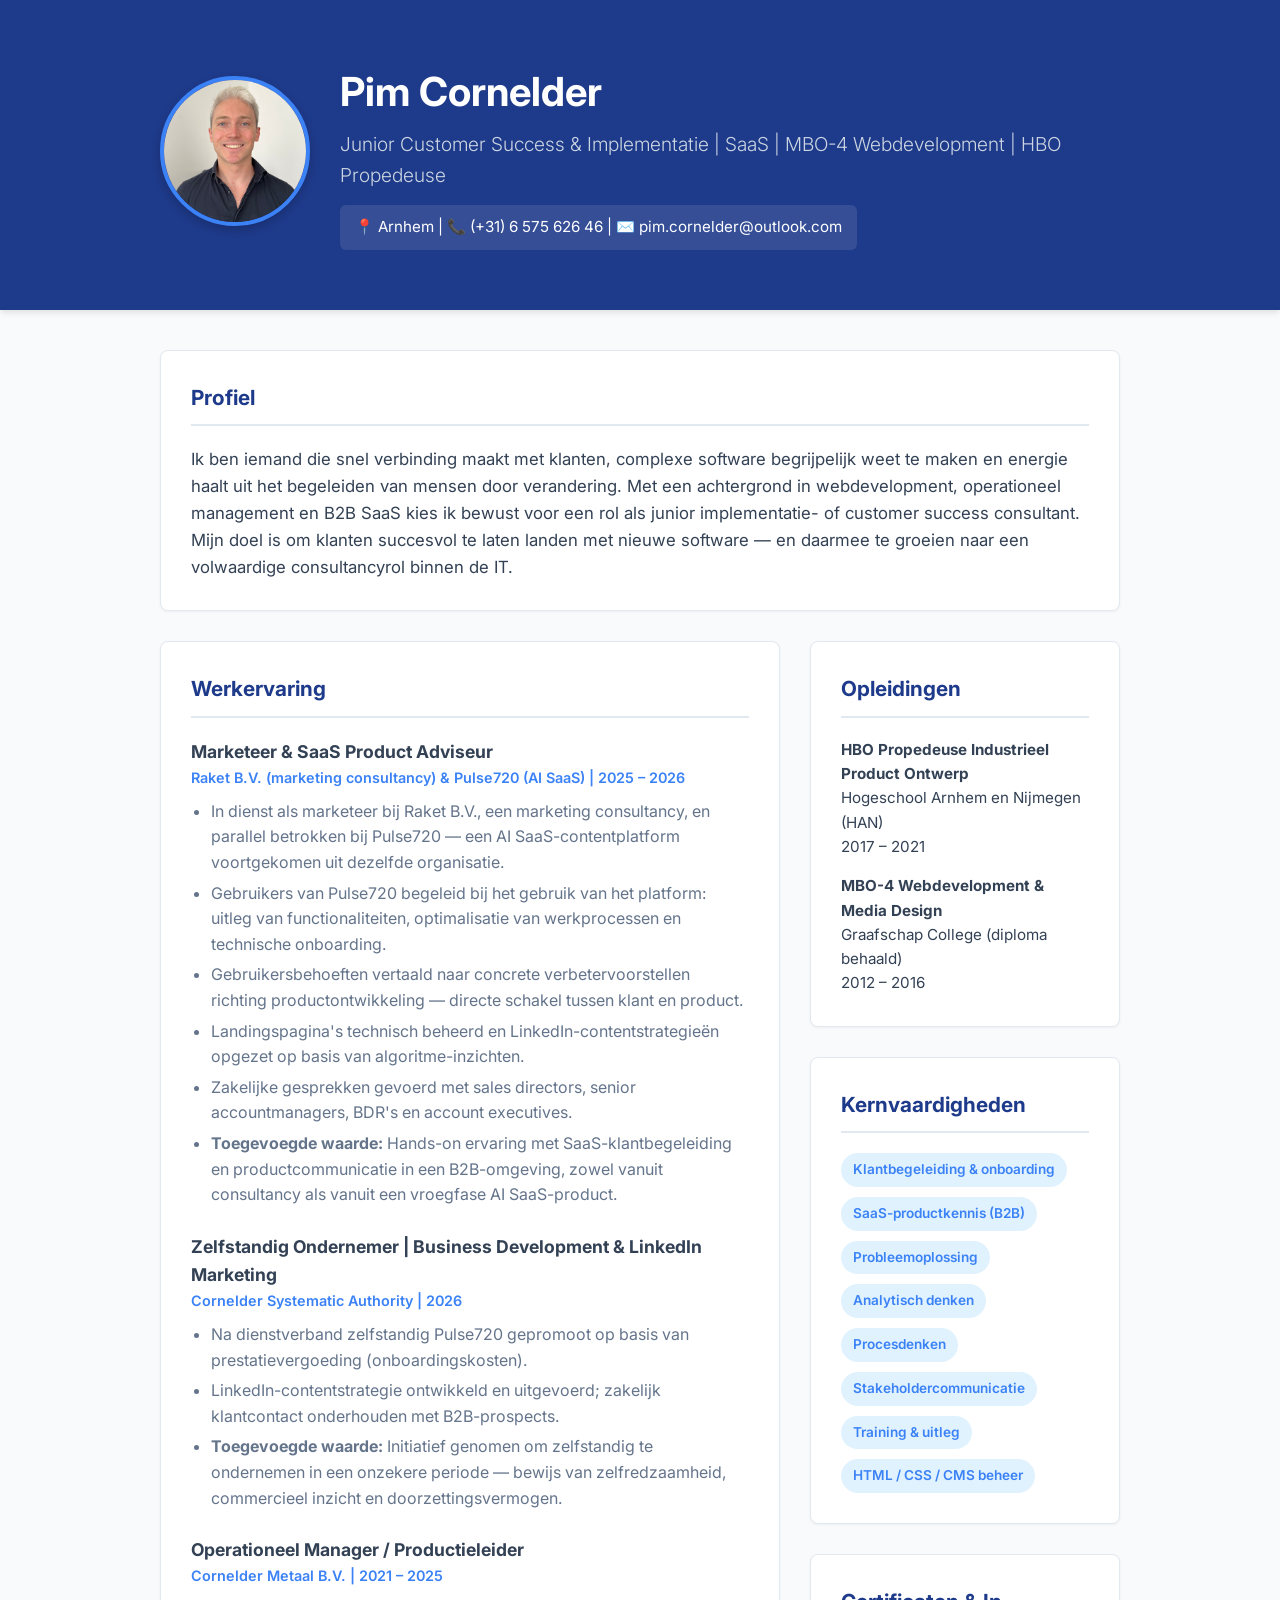
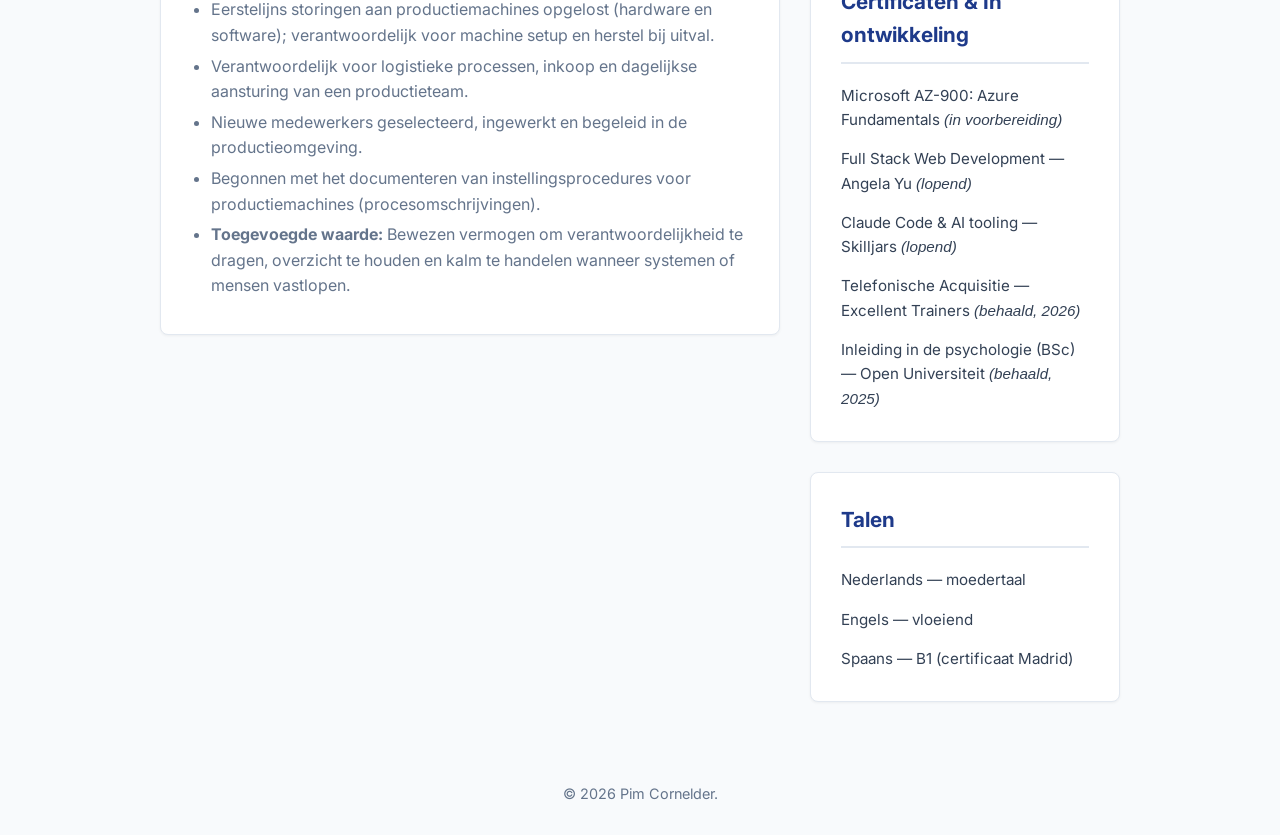
==== commit 53b9949f: "Update job titles and descriptions in index.html" ====
--- a/index.html
+++ b/index.html
@@ -38,14 +38,25 @@
                     <h3>Werkervaring</h3>
 
                     <div class="job">
-                        <h4>Marketeer & SaaS Implementatie Ondersteuning</h4>
-                        <span class="company">Raket B.V. (extern via Cornelder Systematic Authority) | 2025 – 2026</span>
+                        <h4>Marketeer & SaaS Product Adviseur</h4>
+                        <span class="company">Raket B.V. (marketing consultancy) & Pulse720 (AI SaaS) | 2025 – 2026</span>
                         <ul>
-                            <li>Klanten begeleid bij het gebruik van een B2B SaaS-platform: uitleg van functionaliteiten, optimalisatie van werkprocessen en technische onboarding.</li>
-                            <li>Vertaald wat gebruikers nodig hadden naar concrete verbetervoorstellen richting productontwikkeling — directe schakel tussen klant en product.</li>
+                            <li>In dienst als marketeer bij Raket B.V., een marketing consultancy, en parallel betrokken bij Pulse720 — een AI SaaS-contentplatform voortgekomen uit dezelfde organisatie.</li>
+                            <li>Gebruikers van Pulse720 begeleid bij het gebruik van het platform: uitleg van functionaliteiten, optimalisatie van werkprocessen en technische onboarding.</li>
+                            <li>Gebruikersbehoeften vertaald naar concrete verbetervoorstellen richting productontwikkeling — directe schakel tussen klant en product.</li>
                             <li>Landingspagina's technisch beheerd en LinkedIn-contentstrategieën opgezet op basis van algoritme-inzichten.</li>
-                            <li>Zakelijke gesprekken gevoerd met sales professionals en klanten over productinzet en waardecreatie.</li>
-                            <li><strong>Toegevoegde waarde:</strong> Eerste hands-on ervaring met SaaS-implementatie en klantbegeleiding in een B2B-omgeving.</li>
+                            <li>Zakelijke gesprekken gevoerd met sales directors, senior accountmanagers, BDR's en account executives.</li>
+                            <li><strong>Toegevoegde waarde:</strong> Hands-on ervaring met SaaS-klantbegeleiding en productcommunicatie in een B2B-omgeving, zowel vanuit consultancy als vanuit een vroegfase AI SaaS-product.</li>
+                        </ul>
+                    </div>
+
+                    <div class="job">
+                        <h4>Zelfstandig Ondernemer | Business Development & LinkedIn Marketing</h4>
+                        <span class="company">Cornelder Systematic Authority | 2026</span>
+                        <ul>
+                            <li>Na dienstverband zelfstandig Pulse720 gepromoot op basis van prestatievergoeding (onboardingskosten).</li>
+                            <li>LinkedIn-contentstrategie ontwikkeld en uitgevoerd; zakelijk klantcontact onderhouden met B2B-prospects.</li>
+                            <li><strong>Toegevoegde waarde:</strong> Initiatief genomen om zelfstandig te ondernemen in een onzekere periode — bewijs van zelfredzaamheid, commercieel inzicht en doorzettingsvermogen.</li>
                         </ul>
                     </div>
 
@@ -53,20 +64,11 @@
                         <h4>Operationeel Manager / Productieleider</h4>
                         <span class="company">Cornelder Metaal B.V. | 2021 – 2025</span>
                         <ul>
-                            <li>Zelfstandig hardware- en softwarestoringen opgelost aan productiemachines — troubleshooting van systemen onder tijdsdruk.</li>
+                            <li>Eerstelijns storingen aan productiemachines opgelost (hardware en software); verantwoordelijk voor machine setup en herstel bij uitval.</li>
                             <li>Verantwoordelijk voor logistieke processen, inkoop en dagelijkse aansturing van een productieteam.</li>
-                            <li>Nieuwe medewerkers geselecteerd, ingewerkt en begeleid in complexe productieomgeving.</li>
-                            <li>Procesverbeteringen doorgevoerd en gestructureerd gerapporteerd aan management.</li>
+                            <li>Nieuwe medewerkers geselecteerd, ingewerkt en begeleid in de productieomgeving.</li>
+                            <li>Begonnen met het documenteren van instellingsprocedures voor productiemachines (procesomschrijvingen).</li>
                             <li><strong>Toegevoegde waarde:</strong> Bewezen vermogen om verantwoordelijkheid te dragen, overzicht te houden en kalm te handelen wanneer systemen of mensen vastlopen.</li>
-                        </ul>
-                    </div>
-
-                    <div class="job">
-                        <h4>Zelfstandig Ondernemer | Business Development & LinkedIn Marketing</h4>
-                        <span class="company">Cornelder Systematic Authority | 2026</span>
-                        <ul>
-                            <li>LinkedIn-contentstrategie ontwikkeld en uitgevoerd voor een B2B SaaS-product.</li>
-                            <li>Zakelijk klantcontact onderhouden en B2B-gesprekken gevoerd met sales professionals.</li>
                         </ul>
                     </div>
 
@@ -112,6 +114,8 @@
                         <li>Microsoft AZ-900: Azure Fundamentals <em>(in voorbereiding)</em></li>
                         <li>Full Stack Web Development — Angela Yu <em>(lopend)</em></li>
                         <li>Claude Code & AI tooling — Skilljars <em>(lopend)</em></li>
+                        <li>Telefonische Acquisitie — Excellent Trainers <em>(behaald, 2026)</em></li>
+                        <li>Inleiding in de psychologie (BSc) — Open Universiteit <em>(behaald, 2025)</em></li>
                     </ul>
                 </section>
 
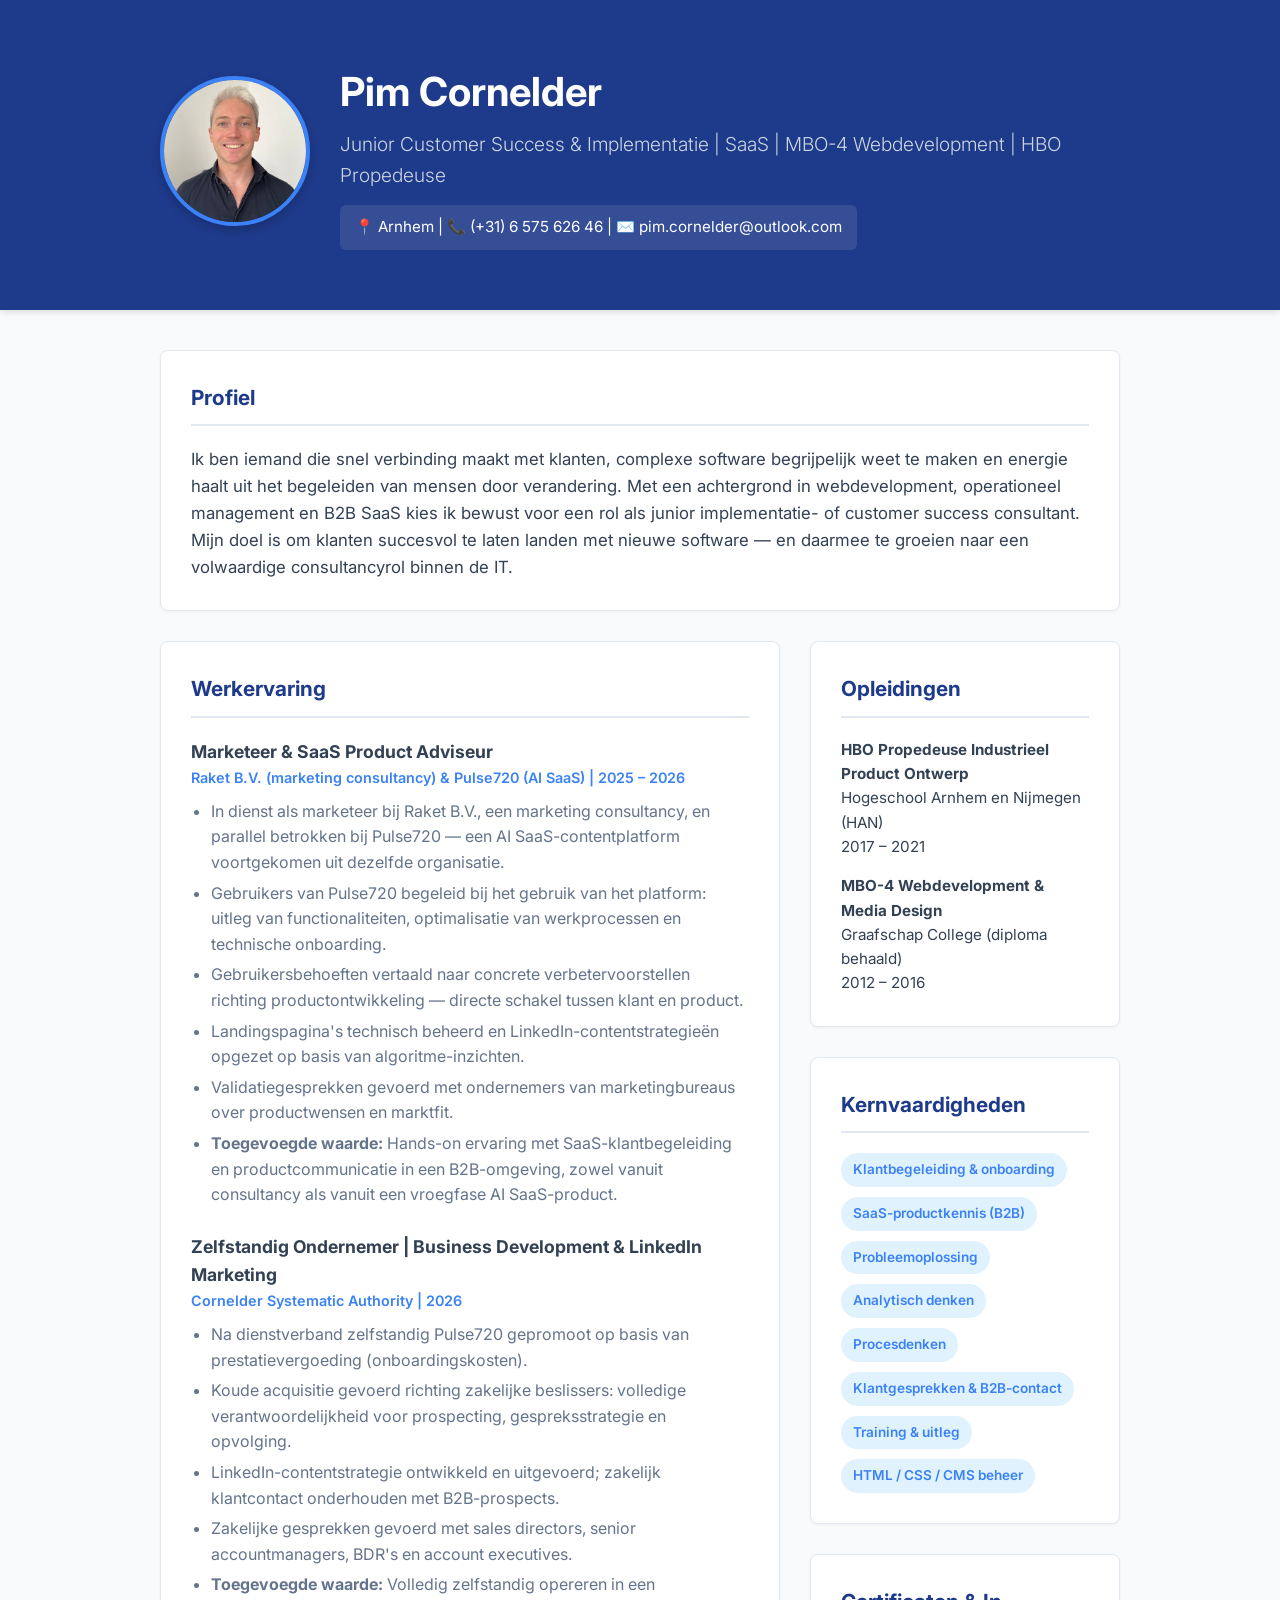
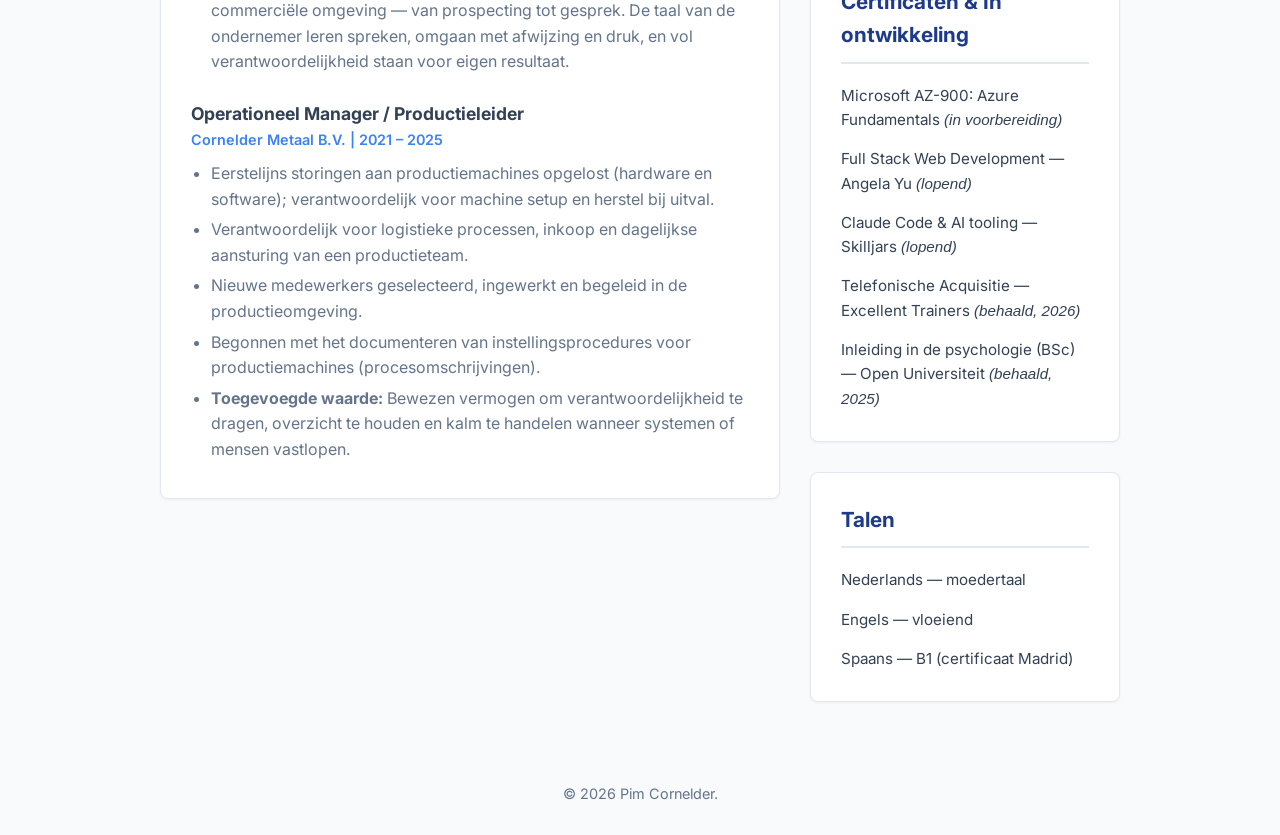
==== commit 98183455: "Update job descriptions and responsibilities in index.html" ====
--- a/index.html
+++ b/index.html
@@ -45,7 +45,7 @@
                             <li>Gebruikers van Pulse720 begeleid bij het gebruik van het platform: uitleg van functionaliteiten, optimalisatie van werkprocessen en technische onboarding.</li>
                             <li>Gebruikersbehoeften vertaald naar concrete verbetervoorstellen richting productontwikkeling — directe schakel tussen klant en product.</li>
                             <li>Landingspagina's technisch beheerd en LinkedIn-contentstrategieën opgezet op basis van algoritme-inzichten.</li>
-                            <li>Zakelijke gesprekken gevoerd met sales directors, senior accountmanagers, BDR's en account executives.</li>
+                            <li>Validatiegesprekken gevoerd met ondernemers van marketingbureaus over productwensen en marktfit.</li>
                             <li><strong>Toegevoegde waarde:</strong> Hands-on ervaring met SaaS-klantbegeleiding en productcommunicatie in een B2B-omgeving, zowel vanuit consultancy als vanuit een vroegfase AI SaaS-product.</li>
                         </ul>
                     </div>
@@ -55,8 +55,10 @@
                         <span class="company">Cornelder Systematic Authority | 2026</span>
                         <ul>
                             <li>Na dienstverband zelfstandig Pulse720 gepromoot op basis van prestatievergoeding (onboardingskosten).</li>
+                            <li>Koude acquisitie gevoerd richting zakelijke beslissers: volledige verantwoordelijkheid voor prospecting, gespreksstrategie en opvolging.</li>
                             <li>LinkedIn-contentstrategie ontwikkeld en uitgevoerd; zakelijk klantcontact onderhouden met B2B-prospects.</li>
-                            <li><strong>Toegevoegde waarde:</strong> Initiatief genomen om zelfstandig te ondernemen in een onzekere periode — bewijs van zelfredzaamheid, commercieel inzicht en doorzettingsvermogen.</li>
+                            <li>Zakelijke gesprekken gevoerd met sales directors, senior accountmanagers, BDR's en account executives.</li>
+                            <li><strong>Toegevoegde waarde:</strong> Volledig zelfstandig opereren in een commerciële omgeving — van prospecting tot gesprek. De taal van de ondernemer leren spreken, omgaan met afwijzing en druk, en vol verantwoordelijkheid staan voor eigen resultaat.</li>
                         </ul>
                     </div>
 
@@ -102,7 +104,7 @@
                         <span class="tag">Probleemoplossing</span>
                         <span class="tag">Analytisch denken</span>
                         <span class="tag">Procesdenken</span>
-                        <span class="tag">Stakeholdercommunicatie</span>
+                        <span class="tag">Klantgesprekken & B2B-contact</span>
                         <span class="tag">Training & uitleg</span>
                         <span class="tag">HTML / CSS / CMS beheer</span>
                     </div>
